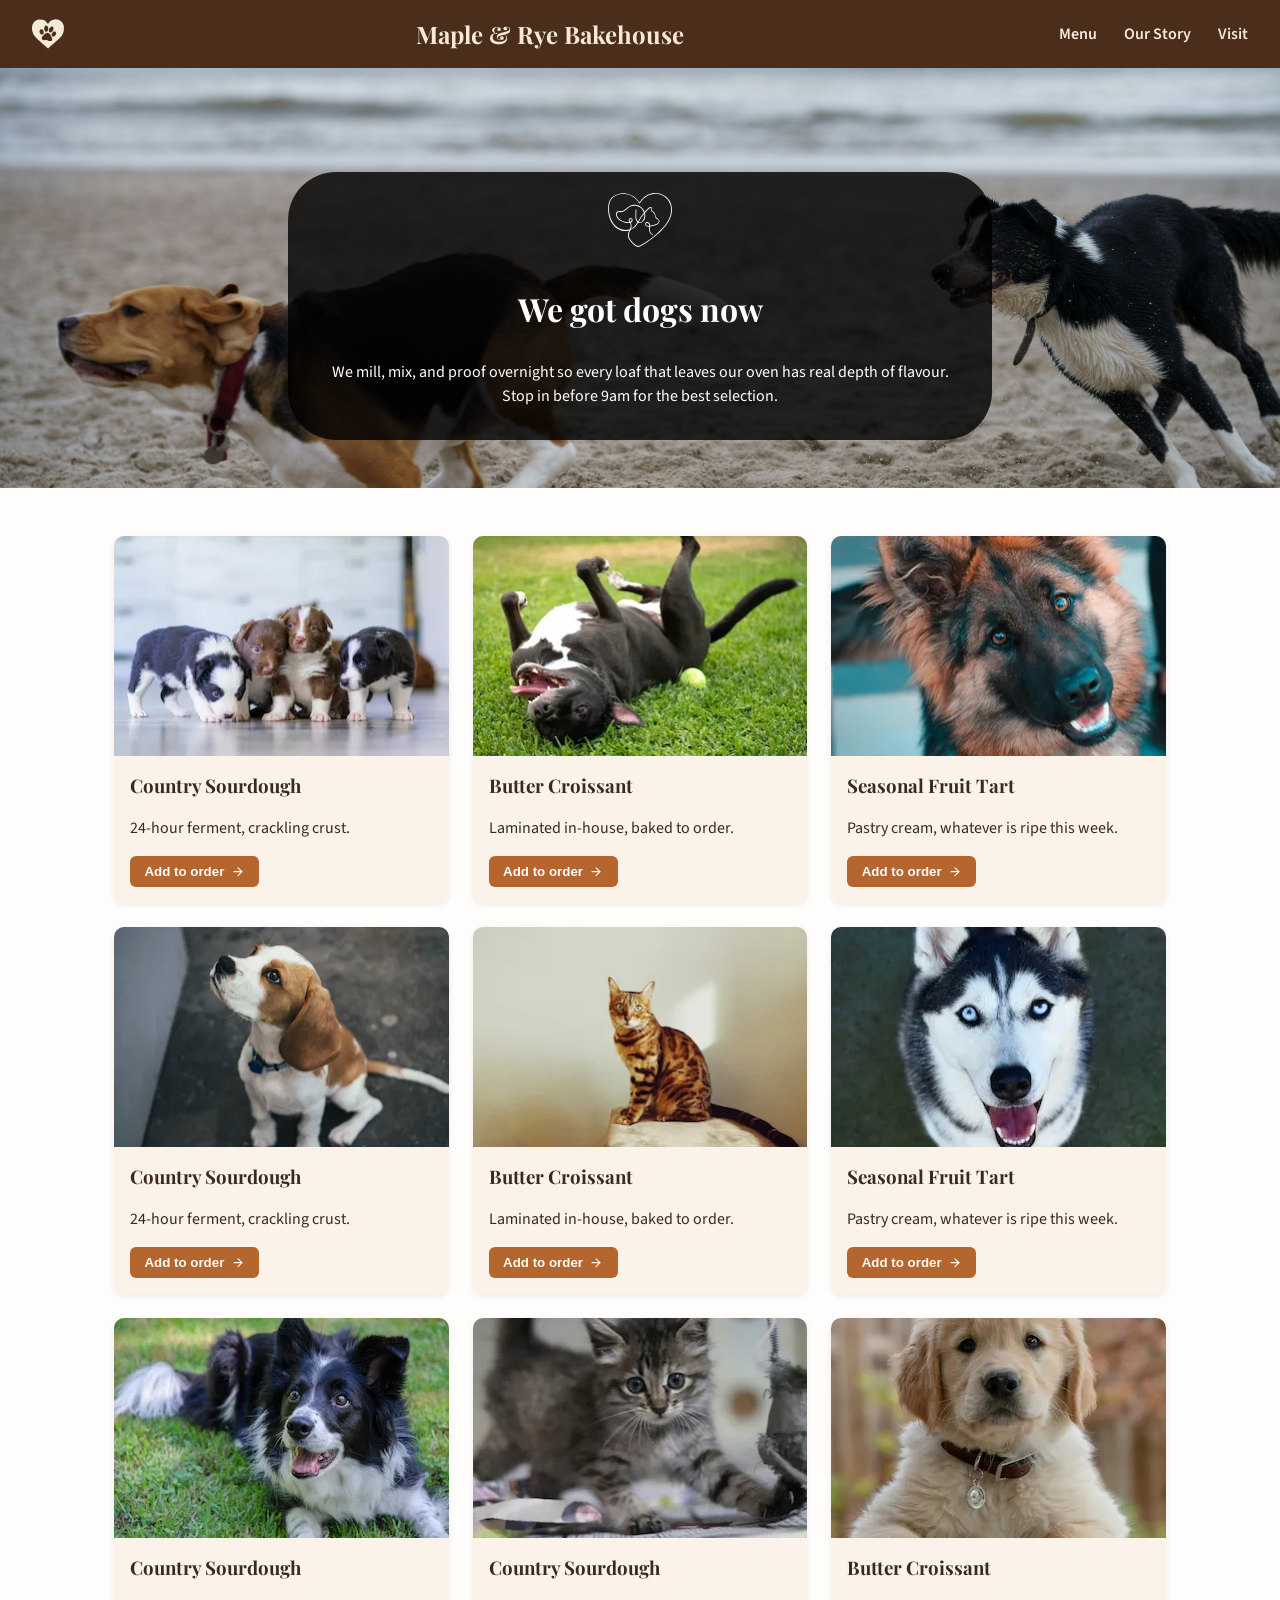
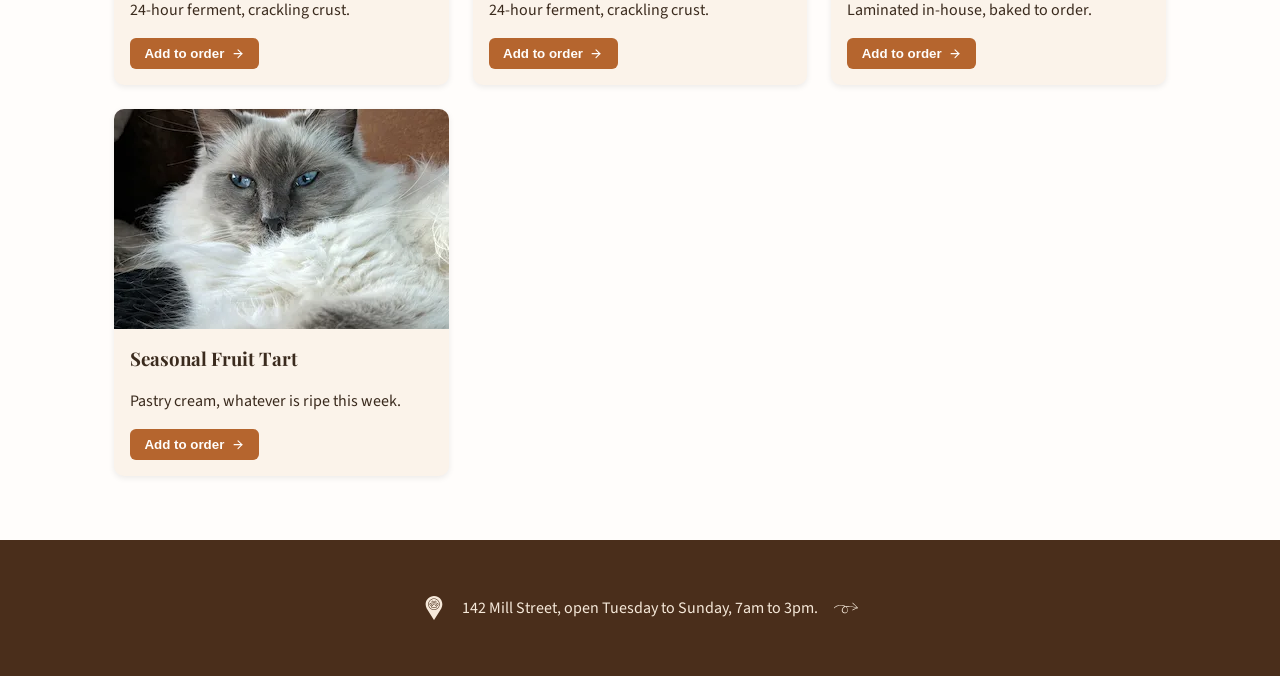
==== image-optimization/optimized/index.html @ 597cdaa4 "midway thru optimizing" ====
<!DOCTYPE html>
<html lang="en">

<!-- Starting file was alluded to but not provided so I just mutilated the starting file from the day 5 demo to hopefully fit the assignment parameters -->

<head>
  <meta charset="UTF-8">
  <meta name="viewport" content="width=device-width, initial-scale=1.0">
  <title>Maple &amp; Rye Bakehouse</title>

  <!-- I don't know where you got Source Sans Pro from, but it's not in Google Fonts anymore. I think the browser is just falling back to Arial. Replacing with Source Sans 3 for my optimization -->
  <link rel="preconnect" href="https://fonts.googleapis.com">
  <link rel="preconnect" href="https://fonts.gstatic.com" crossorigin>
  <link href="https://fonts.googleapis.com/css2?family=Playfair+Display:wght@700&family=Source+Sans+3:wght@400..600&display=swap" rel="stylesheet">

  <link rel="preload" href="img/hero.webp" as="image" type="image/webp">
  <link rel="stylesheet" href="css/styles.css">

  <script src="js/analytics.js" defer></script>
  <script src="js/main.js" defer></script>
</head>

<body>
  <svg xmlns="http://www.w3.org/2000/svg" width="0" height="0" style="position:absolute" aria-hidden="true">
    <symbol id="arrow-icon" viewBox="0 0 90 40">
      <path d="M88,21.1s0,0,0,0c0,0,0,0,0,0,0,0,0,0,0,0,.3,0,.6,0,.9,0,.4,0,.8-.3,1-.7.2-.4,0-.8-.2-1.1l-7.4-7.4c-2.5-2.5-4.9-4.9-7.4-7.4-1.4-1.4-2.8-2.8-4.2-4.2-.4-.4-1.1-.4-1.5,0-.4.4-.4,1.1,0,1.5,2.5,2.5,4.9,4.9,7.4,7.4s4.9,4.9,7.4,7.4l1.1,1.1c-5.5-1.5-11.1-2.7-16.8-3.5-3.1-.5-6.2-.8-9.3-1.1-2.8-.3-5.6-.4-8.5-.4-2.4,0-4.9.3-7.2.9-3.1-1.8-6.6-2.8-10-3.5-5.3-1-10.8-1.1-16.1-.1-5.2,1-10.2,3-14.3,6.4-1,.8-1.9,1.6-2.7,2.6-.4.4-.4,1.1,0,1.5.4.4,1.1.4,1.5,0,.9-.9,1.8-1.8,2.7-2.6.1,0,.2-.2.4-.3,0,0,0,0,.1,0,0,0,0,0,0,0,.3-.2.5-.4.8-.6.5-.3,1-.7,1.5-1,1.1-.6,2.1-1.2,3.3-1.7.1,0,.3-.1.4-.2,0,0,.1,0,.2,0,0,0,0,0,0,0,.3-.1.6-.2.9-.3.6-.2,1.2-.4,1.8-.6,1.2-.4,2.4-.7,3.7-.9.6-.1,1.2-.2,1.9-.3,0,0,.1,0,.2,0,0,0,0,0,0,0,0,0,0,0,0,0,.1,0,.3,0,.4,0,.3,0,.7,0,1,0,2.5-.2,5.1-.2,7.7,0,.3,0,.6,0,.8,0,.1,0,.3,0,.4,0,0,0,0,0,.1,0,.1,0,.2,0,.3,0,.6,0,1.2.2,1.9.3,1.4.3,2.8.6,4.1,1,.7.2,1.3.4,2,.7.2,0,.3.1.5.2,0,0,.2,0,.2,0,0,0,0,0,0,0,0,0,0,0,0,0,.3.1.7.3,1,.4-1.8.7-3.6,1.7-5.1,2.9-3.4,2.9-5.9,7.4-5.7,11.9,0,2.4.9,4.7,2.5,6.6,1.6,2,4.1,3.3,6.6,3.8,2.7.5,5.4,0,7.8-1.3,2.4-1.4,4.3-3.6,5.3-6.1,2-4.9.2-10.5-3.1-14.4-.8-1-1.8-1.9-2.8-2.6.3,0,.6-.1.9-.1,0,0,.1,0,.2,0,0,0,.2,0,.2,0,.2,0,.4,0,.5,0,2.7-.3,5.3-.2,8,0,2.9.2,5.8.5,8.8.8,1.3.2,2.9.4,4.3.6,1.5.2,2.9.5,4.4.8,3,.6,5.9,1.2,8.8,1.9.9.2,1.7.4,2.6.7-1.2.3-2.3.7-3.5,1.1-2.9,1.1-5.8,2.4-8.6,3.8-1.3.7-2.5,1.3-3.7,2.1-.5.3-.7.9-.4,1.4.3.5.9.7,1.4.4,2.3-1.4,4.7-2.6,7.2-3.7.7-.3,1.4-.6,2.1-.9.2,0,.3-.1.5-.2,0,0,.4-.2,0,0,0,0,.2,0,.3-.1.3-.1.7-.3,1-.4,1.4-.5,2.8-1,4.2-1.4.7-.2,1.4-.4,2.1-.5.2,0,.3,0,.5,0,0,0,.1,0,.2,0,0,0,0,0,0,0h0ZM44.8,17.1c.3.2.6.5.8.7.4.4.9.8,1.3,1.3.2.2.4.4.6.7,0,0,0,0,.1.1-.1-.2,0,0,0,0,0,.1.2.3.3.4.3.5.7,1,.9,1.5.1.3.3.5.4.8,0,.1.1.3.2.4,0,0,0,.1,0,.2,0,0,0,0,0,.1,0,0,0,0,0,0,.2.6.4,1.1.6,1.7,0,.3.1.5.2.8,0,.1,0,.3,0,.4,0,0,0,.1,0,.2,0,0,0,0,0,0,0,0,0,0,0,0,0,.6,0,1.2,0,1.7,0,.3,0,.5,0,.8,0,0,0,0,0,.1,0,0,0,0,0,.1,0,.2,0,.3,0,.5-.1.6-.3,1.2-.5,1.7,0,0,0,0,0,0,0,0,0,0,0,0,0,0,0,.1,0,.2,0,.1-.1.3-.2.4-.1.3-.3.5-.4.8-.2.3-.3.5-.5.8,0,0,0,0,0,.1,0,0,0,.1,0,0-.1.1-.2.3-.3.4-.4.5-.9.9-1.4,1.3,0,0,0,0-.1.1,0,0,0,0,0,0,0,0,0,0,0,0-.1,0-.2.2-.3.2-.3.2-.6.4-.9.5-.3.1-.5.3-.8.4,0,0-.1,0-.2,0,0,0,0,0,0,0-.2,0-.3.1-.5.2-.6.2-1.2.3-1.7.4,0,0,0,0,0,0,0,0-.1,0-.2,0-.1,0-.3,0-.4,0-.3,0-.6,0-.9,0-.1,0-.3,0-.4,0,0,0-.1,0-.2,0h0s0,0,0,0c-.3,0-.6,0-.9-.2-.3,0-.6-.1-.8-.2-.1,0-.3,0-.4-.1,0,0-.1,0-.2,0,0,0,0,0,0,0,0,0,0,0,0,0-.6-.2-1.1-.5-1.6-.8-.1,0-.2-.1-.3-.2,0,0-.2-.1-.2-.2-.2-.2-.5-.4-.7-.6-.2-.2-.4-.4-.6-.6,0,0-.2-.2-.3-.3,0,0-.1-.1-.2-.2,0,0,0,0,0,0,0,0,0,0,0,0-.3-.5-.6-.9-.9-1.5,0-.1-.1-.2-.2-.4,0,0,0,0,0,0,0,0,0-.1,0-.2,0-.2-.2-.5-.2-.7,0-.2-.1-.5-.2-.7,0-.1,0-.2,0-.4,0,0,0,0,0-.1,0,0,0,0,0,0,0-.5,0-1,0-1.5,0-.2,0-.5,0-.7,0,0,0-.3,0-.3,0-.1,0-.2,0-.4,0-.5.2-1,.4-1.5,0-.2.1-.5.2-.7,0-.1,0-.2.1-.3,0,0,0-.2,0-.2,0,0,0,0,0-.1.2-.5.4-1,.7-1.4.3-.5.5-.9.9-1.3,0-.1.2-.2.2-.3,0,0,0,0,0,0,0,0,0,0,.1-.1.2-.2.3-.4.5-.6.4-.4.7-.8,1.1-1.2.2-.2.4-.3.6-.5.1,0,.2-.2.3-.3,0,0,0,0,.1,0,0,0,0,0,0,0,.9-.7,2-1.3,3.1-1.8.1,0,.3-.1.4-.2,0,0,0,0,.1,0,0,0,.2,0,.2,0,.3-.1.6-.2.9-.3.3-.1.7-.2,1-.3.4.2.7.5,1.1.7.1,0,.3.2.4.3,0,0,0,0,0,0,0,0,0,0,0,0,0,0,.1.1.2.2h0ZM88,21.1c0,0,0,0-.1,0,0,0,0,0,0,0,0,0,0,0,0,0h0Z" />
    </symbol>
    <symbol id="heart-paw-icon" viewBox="0 0 90 82.5">
      <path d="M89,16.6c-1.9-6.4-5.7-11-11.6-14.1C73,.3,68.4-.4,63.6.2c-2.3.3-4.6,1-6.8,2-4.1,1.9-7.4,4.8-10,8.3-.6.9-1.2,1.7-1.9,2.6h-.1c-1.3-2.2-2.6-4.1-4.4-5.7-2.2-2.2-4.8-4.1-7.5-5.2C28.7.3,24.4-.2,20,.3c-2.3.3-4.5.9-6.5,1.9C5.2,6,.3,14,0,22.8c0,2.2,0,4.4.3,6.7.1,1.9.4,3.6,1,5.5,1.2,4.5,3.2,8.6,6,12.2,2.2,2.9,4.8,5.7,7.5,8.1,3.6,3.3,7.3,6.5,11,9.9,6.5,5.7,12.9,11.3,19.2,17.1h.1c.1.1.1,0,.1,0,4.4-4.1,8.7-8.1,13.2-12,4.4-3.8,8.6-7.5,12.9-11.3,3-2.8,6.1-5.5,8.9-8.6,2.5-2.8,4.6-5.8,6.2-9.1,1.9-3.8,2.8-7.8,3.2-11.9.1-1.7.1-3.6.3-5.5-.1-2.8-.4-5.1-1-7.3ZM53.1,21.4c3.5-2.3,7-.3,7.3,3.8v2c-.6,3.8-2.5,6.4-5.2,8.4-1.6,1.2-3.2,1.6-5.1.7s-2.6-2.5-2.8-4.5c0-4.5,2-8,5.8-10.5ZM36.9,18.8c1.9-1.7,3.9-1.9,5.8-.1,2.3,2,3,4.8,3,7.7s-.1,1.3-.1,1.9c-.3,2.2-1,4.2-2.8,5.7-1.7,1.3-3.6,1.3-5.4-.1-4.1-3.3-4.4-11.3-.6-15ZM24,41c-2.5-2.9-3.6-6.2-2.3-10,1.2-3.2,4.4-4.4,7.3-2.5s4.4,5.5,3.9,9.7c-.3,1.9-1,3.8-3.2,4.5-2.3.7-4.2,0-5.7-1.7ZM53.4,61c-1.6.3-3.3.3-4.8-.1-1.9-.4-3.8-1.3-5.5-2-2.5-1.2-4.8-1.5-7.4-.6-1.2.4-2.3.4-3.3.6-4.4-.7-6.4-4.9-4.2-9,2.5-4.5,5.8-8.1,10.2-10.7s7.1-2.2,10.7,1.5,6,8.3,7.4,13.4c.3,1,.3,2,.4,3-.3,2.2-1.5,3.8-3.5,4.1ZM61.4,48.4c-2.6.9-5.4-.7-6-3.6-.6-3.2.4-6,2.6-8.1,1-1,2.2-1.9,3.5-2.3,2.9-1.2,5.4.3,6.1,3.3.1.7.1,1.5.3,2.2-.1,3.3-3,7.4-6.5,8.6Z" />
    </symbol>
    <symbol id="location-marker-icon" viewBox="0 0 62.7 90">
      <path d="M31.3,0C14,0,0,14,0,31.3c0,5.3,1.4,10.6,4,15.2,0,0,0,.1,0,.2l26.5,42.8c.3.5.9.6,1.4.3.1,0,.2-.2.3-.3l26.5-42.8c0,0,0-.1,0-.2,8.4-15.1,3-34.2-12.1-42.6C41.9,1.4,36.7,0,31.3,0ZM31.3,52.6c-11.9,0-21.5-9.6-21.5-21.5S19.4,9.5,31.3,9.5s21.5,9.6,21.5,21.5c0,11.9-9.6,21.5-21.5,21.5Z" />
      <path d="M31.3,11.5c-10.8,0-19.6,8.8-19.6,19.6s8.8,19.6,19.6,19.6,19.6-8.8,19.6-19.6c0-10.8-8.8-19.6-19.6-19.6ZM32.7,22c.5-2.8,2.5-4.8,4.6-4.4,1.1.2,2,1,2.5,2.1.5,1.1.6,2.4.4,3.6-.5,2.6-2.2,4.5-4.1,4.5-.2,0-.3,0-.5,0-1.1-.2-2-1-2.5-2.1-.5-1.1-.6-2.4-.4-3.6ZM22.9,19.7c.4-1.1,1.3-1.9,2.5-2.1,2.1-.4,4.1,1.6,4.6,4.4.2,1.2.1,2.5-.4,3.6-.4,1.1-1.3,1.9-2.5,2.1-.2,0-.3,0-.5,0-1.9,0-3.6-1.9-4.1-4.5-.2-1.2-.1-2.5.4-3.6ZM19.4,36.7c-.2,0-.3,0-.5,0-1.9,0-3.6-1.8-4.1-4.5,0-.4-.1-.8-.1-1.2,0-.8.2-1.6.5-2.4.4-1.1,1.3-1.9,2.5-2.1,2.1-.4,4.1,1.6,4.6,4.4s-.7,5.4-2.8,5.8ZM41.2,42.3c-.8,1.4-2.2,2.3-3.8,2.3-1.2,0-2.4-.4-3.4-1-.8-.5-1.7-.7-2.6-.8-.9,0-1.8.4-2.6.8-1,.6-2.2.9-3.4,1-1.3,0-2.5-.6-3.3-1.6-.8-.9-1.2-2.2-1-3.4.2-1.1.8-2.1,1.5-2.9.5-.6,1.1-1.2,1.7-1.7.6-.6,1.2-1.3,1.8-1.9.4-.4.7-.9,1-1.3.6-1,1.4-1.9,2.4-2.6,1.9-1.3,4.1-.7,5.7,1.7,1.4,1.9,2.6,3.6,3.8,5.1.1.2.3.4.5.5,1.2,1.4,3,3.5,1.7,5.8ZM46.3,35.5c-.6.8-1.6,1.2-2.6,1.3-.2,0-.3,0-.5,0-2.1-.4-3.3-2.9-2.8-5.8s2.5-4.8,4.6-4.4c1.1.2,2,1,2.5,2.1.9,2.3.5,5-1.2,6.8Z" />
      <path d="M19.1,34.8c-.8.1-2-1-2.4-2.8-.2-.8,0-1.7.2-2.5.1-.3.5-.9,1-1,.8-.2,2,1,2.3,2.8s-.4,3.3-1.2,3.5Z" />
      <path d="M46,31c0,.3,0,.6,0,.9-.3,1.9-1.5,3-2.4,2.8-.8-.1-1.6-1.6-1.2-3.5.3-1.8,1.4-2.9,2.2-2.9,0,0,.1,0,.2,0,.5,0,.9.7,1,1,.2.5.3,1,.3,1.6Z" />
      <path d="M38.2,23c-.3,1.9-1.5,3-2.3,2.8-.5-.1-.8-.5-1-1-.3-.8-.4-1.7-.2-2.5.3-1.8,1.4-2.9,2.2-2.9,0,0,.1,0,.2,0,.5.1.8.5,1,1,.3.8.4,1.7.2,2.5Z" />
      <path d="M27.8,24.8c-.2.5-.5.8-1,1-.9.1-2-1-2.3-2.8-.2-.8,0-1.7.2-2.5.2-.5.5-.8,1-1,0,0,.1,0,.2,0,.8,0,1.9,1.1,2.2,2.9.2.8,0,1.7-.2,2.5Z" />
      <path d="M39.7,40.6c0,.3,0,.5-.2.8-.4.8-1.2,1.3-2.1,1.3-.9,0-1.8-.4-2.6-.8-1.1-.6-2.2-.9-3.4-1-1.2,0-2.4.4-3.4,1-.8.4-1.7.7-2.6.8-.7,0-1.4-.3-1.8-.9-.4-.5-.6-1.1-.5-1.8.2-.7.5-1.4,1.1-1.9.5-.6,1.1-1.1,1.6-1.7.6-.6,1.3-1.3,1.9-2,.4-.5.8-1,1.2-1.5.5-.8,1.1-1.5,1.9-2.1.4-.3,1.5-1,3,1.2,1.4,2,2.6,3.6,3.9,5.2.1.2.3.4.5.6.9,1.1,1.7,2,1.7,2.8Z" />
    </symbol>
    <symbol id="paws-heart-logo" viewBox="0 0 90 76.5">
      <defs>
        <style>
          .st0 {
            fill: none;
          }

          .st1 {
            fill-rule: evenodd;
          }

          .st2 {
            clip-path: url(#clippath);
          }
        </style>
        <clipPath id="clippath">
          <rect class="st0" x="0" width="90" height="76.5" />
        </clipPath>
      </defs>
      <g class="st2">
        <path class="st1" d="M44.3,13.5c3.7-6.1,9.7-10.7,16.6-12.4,4.8-1.2,10-.8,14.6,1,4.5,1.8,8.5,5,11.1,9.1,2.8,4.6,3.7,10.2,3.2,15.6-1.2,11.5-8.4,20.6-16.6,28.2-4,3.7-8.1,7.1-12.4,10.4-4.1,3.1-8.3,6-12.7,8.5-1.3.7-2.5,1.5-4,2-2.8.8-5.2-.8-7.3-2.5-2-1.8-4-3.7-5.6-5.8-1.6-2-2.8-4.3-3.1-6.9-.3-2.8.7-5.3,1.8-7.8-.3.1-.7.2-1,.3-4.9,1.2-10.1.3-14.5-2.1-7-3.9-11.4-11.1-13.2-18.8C.3,28.1,0,23.7.3,19.4c.3-4.1,1.3-8.2,3.9-11.4,2.4-3,5.9-5,9.6-6.1,4.1-1.3,8.5-1.5,12.7-.7,7.4,1.4,13.9,6,17.8,12.4h0ZM30.7,42.3c-1.6.4-3.2.2-4.8,0-3.6-.5-7.2-1.8-10.1-4-1.8-1.4-3.4-3.3-4.2-5.6-.6-1.9-.7-4.4.9-5.9,1-.9,2.3-1.1,3.5-1.1,1.3,0,2.6.3,3.9,0,.4-.1.7-.2,1.1-.4,1.9-.8,3.5-2.3,5-3.7,1.8-1.6,3.6-3,5.9-3.8,2.1-.8,4.3-1.1,6.6-.9,2.8.2,5.6,1.2,7.8,2.9,1.7,1.3,3,2.9,4.1,4.7.3.6.6,1.2.8,1.8,0,.2.1.4.2.6,0,0,0,0,0,0,1.6-1.8,3.3-3.5,5.1-5.1.8-.7,1.6-1.5,2.6-1.8,1-.3,2.4,0,2.9,1,.3.6.3,1.2,0,1.7-.2.4-.4.8-.6,1.2-.4.8-.2.8.5,1.2.4.3.9.5,1.3.8,1.2.9,2.3,2.1,3,3.5.7,1.5.4,3.3,1.2,4.7.8,1.3,2.2,1.8,3.4,2.6,1.4.9,1.9,2.5,1.4,4.1-.8,2.5-2.9,4-5.3,4.8-1,.4-2.1.6-3.2.9-1.6.4-3.1.8-4.7,1,0,.3,0,.6,0,.9-.1,1.1-.3,2.2-.2,3.4.2,2.8,1.8,5.4,4.2,6.7.7.4,0,1.4-.6,1-3.4-2-5.1-5.5-4.8-9.5,0-.8.2-1.6.3-2.3-.2,0-.4,0-.5,0-.5,0-1,0-1.4,0-1.3-.2-2.5-.8-3.2-2-.9-1.4-.7-3.4.8-4.3,1.5-.8,3.5-.2,4.5,1.2.8,1.1,1.1,2.4,1.1,3.7.7-.1,1.5-.3,2.2-.5,1.5-.3,2.9-.7,4.4-1.1,1.1-.3,2-.7,3-1.3.9-.5,1.3-.9,1.9-1.8.7-1.2,1.1-2.9-.2-3.9-1.2-.8-2.5-1.3-3.4-2.4-.6-.7-1-1.6-1.1-2.5-.1-.7,0-1.4-.3-2.1-.4-1.5-1.7-2.8-2.8-3.7l-.4-.3-1.6-.9c-.6-.5-.7-1.2-.5-2,.2-.6,1-1.5.8-2.1-.3-.8-1.4-.7-2-.4-.9.5-1.7,1.3-2.4,2-.8.7-1.5,1.5-2.3,2.2-.9.9-1.7,1.8-2.6,2.8,0,0,0,.2,0,.3,0,.3.1.6.2.8.2.9.3,1.8.3,2.7,0,2.6-.6,5.2-2.2,7.3-1.4,1.9-3.6,3.5-6.1,3.1-.6,0-1.1-.3-1.7-.5-1.7,2.8-3.6,5.5-6.2,7.6-1.4,1.2-3,2.1-4.7,2.7-.6,1.3-1.2,2.6-1.6,3.9-.8,2.4-.8,4.9.3,7.3,1.5,3.3,4.4,6.1,7,8.5.9.8,1.9,1.7,3,2.2,2.9,1.5,4.8,0,7.3-1.4,7.4-4.3,14.3-9.5,20.7-15,7.8-6.8,15.8-14.7,19-24.8,1.6-4.9,2-10.2.8-15.2-1.1-4.7-3.8-8.8-7.6-11.7-3.6-2.8-8.1-4.4-12.7-4.7-4.6-.2-9.2,1.1-13.2,3.4-4,2.4-7.4,5.9-9.7,10-.2.4-.8.4-1,0-2.8-5-7.2-9-12.4-11.2-4-1.7-8.4-2.2-12.7-1.8-5.8.7-12,3.4-14.9,8.8-2,3.6-2.4,8-2.4,12.1,0,6.4,1.5,13,4.9,18.5,4,6.5,11,11.3,18.8,11.1,1.9,0,3.8-.4,5.5-1,1-2.3,1.9-5,1-7.5-.2-.6-.6-1.2-.9-1.7h0ZM31.8,42c.5.8.9,1.6,1.1,2.5.3,1.3.2,2.7,0,4-.2.8-.4,1.6-.7,2.4,1.3-.6,2.5-1.4,3.6-2.3,2.3-2,4.1-4.5,5.6-7.1-.9-.8-1.6-1.8-2-2.9-1-2.5-.7-5-.7-7.5,0-1.1,0-2.2,0-3.4,0-1.2,0-2.5.2-3.7.2-.8,1.3-.4,1.1.3-.2,1-.2,2.2-.2,3.2,0,1,0,2,0,3.1,0,2.4-.2,4.8.5,7.1.3,1,.9,2.1,1.7,2.8.2-.4.5-.8.7-1.2,2.4-4,4.9-7.7,7.8-11.2-.9-3.1-2.9-6-5.7-7.8-3.9-2.5-9.2-2.9-13.4-.9-.6.3-1.1.6-1.6.9-.7.4-1.3.9-1.9,1.4-2.3,1.9-4.7,4.4-7.7,5.3-1.1.3-2.2.2-3.4.2-.9,0-1.9-.2-2.7.2-.3.1-.6.3-.8.5-1.3,1.3-1,3.7-.3,5.2,1.8,4.1,6.2,6.6,10.4,7.7,1.8.5,4.7.9,6.7.6-.2-.3-.3-.6-.5-.9-.4-1-.6-2.2-.2-3.3.4-1,1.3-1.8,2.5-1.8,1.2.1,2.2,1,2.6,2.1.4,1.2-.1,2.5-.9,3.4-.5.5-1,.9-1.6,1.2h0ZM31.2,40.9c.8-.3,1.5-.9,1.9-1.7.3-.6.3-1.3,0-1.9-.2-.3-.5-.6-.9-.8-.9-.4-1.6.4-1.8,1.2-.2,1.1.3,2.2.9,3.1h0ZM42.9,41c.4.2.8.3,1.2.4,2.3.3,4.3-1.5,5.4-3.3,1.2-1.9,1.6-4.3,1.6-6.5,0-.8-.1-1.5-.3-2.2-1.5,1.8-2.9,3.7-4.2,5.6-1.3,2-2.5,4-3.7,6h0ZM58,46.5c0-.9,0-1.7-.5-2.5-.4-.8-1-1.4-1.8-1.6-.6-.2-1.4-.1-1.9.4-1.1,1.1,0,2.9,1.2,3.4.9.4,2,.5,3,.3h0Z" />
      </g>
    </symbol>
  </svg>
  <header>
    <svg class="icon" width="32" height="32" aria-label="Maple and Rye Bakehouse Logo">
      <use href="#heart-paw-icon"></use>
    </svg>
    <h1>Maple &amp; Rye Bakehouse</h1>
    <nav>
      <a href="#products">Menu</a>
      <a href="#about">Our Story</a>
      <a href="#visit">Visit</a>
    </nav>
  </header>

  <div class="hero" fetchpriority="high">
    <section class="intro" id="about">
      <svg class="icon" width="64" height="64" aria-label="Maple and Rye Bakehouse Logo">
        <use href="#paws-heart-logo"></use>
      </svg>
      <h2>We got dogs now</h2>
      <p>We mill, mix, and proof overnight so every loaf that leaves our oven has real depth of flavour. Stop in before 9am for the best selection.</p>
    </section>
  </div>

  <section class="products" id="products">
    <div class="product-card">
      <img width="220" height="335" src="img/image-1.webp" srcset="img/image-1.webp 1x, img/image-1@2x.webp 2x" alt="Four puppies">
      <div class="caption">
        <h3>Country Sourdough</h3>
        <p>24-hour ferment, crackling crust.</p>
        <button class="order-btn">
          Add to order
          <svg class="btn-arrow" width="14" height="14" viewBox="0 0 24 24" fill="none" stroke="currentColor" stroke-width="2" stroke-linecap="round" stroke-linejoin="round" aria-hidden="true" focusable="false">
            <line x1="5" y1="12" x2="19" y2="12"></line>
            <polyline points="12 5 19 12 12 19"></polyline>
          </svg>
        </button>
      </div>
    </div>
    <div class="product-card">
      <img width="220" height="335" src="img/image-2.webp" srcset="img/image-2.webp 1x, img/image-2@2x.webp 2x" alt="Dog rolling in grass with tennis ball">
      <div class="caption">
        <h3>Butter Croissant</h3>
        <p>Laminated in-house, baked to order.</p>
        <button class="order-btn">
          Add to order
          <svg class="btn-arrow" width="14" height="14" viewBox="0 0 24 24" fill="none" stroke="currentColor" stroke-width="2" stroke-linecap="round" stroke-linejoin="round" aria-hidden="true" focusable="false">
            <line x1="5" y1="12" x2="19" y2="12"></line>
            <polyline points="12 5 19 12 12 19"></polyline>
          </svg>
        </button>
      </div>
    </div>
    <div class="product-card">
      <img width="220" height="335" src="img/image-3.webp" srcset="img/image-3.webp 1x, img/image-3@2x.webp 2x" alt="Dog tilting head at camera">
      <div class="caption">
        <h3>Seasonal Fruit Tart</h3>
        <p>Pastry cream, whatever is ripe this week.</p>
        <button class="order-btn">
          Add to order
          <svg class="btn-arrow" width="14" height="14" viewBox="0 0 24 24" fill="none" stroke="currentColor" stroke-width="2" stroke-linecap="round" stroke-linejoin="round" aria-hidden="true" focusable="false">
            <line x1="5" y1="12" x2="19" y2="12"></line>
            <polyline points="12 5 19 12 12 19"></polyline>
          </svg>
        </button>
      </div>
    </div>
    <div class="product-card">
      <img loading="lazy" width="220" height="335" src="img/image-4.webp" srcset="img/image-4.webp 1x, img/image-4@2x.webp 2x" alt="Dog sitting and looking past camera">
      <div class="caption">
        <h3>Country Sourdough</h3>
        <p>24-hour ferment, crackling crust.</p>
        <button class="order-btn">
          Add to order
          <svg class="btn-arrow" width="14" height="14" viewBox="0 0 24 24" fill="none" stroke="currentColor" stroke-width="2" stroke-linecap="round" stroke-linejoin="round" aria-hidden="true" focusable="false">
            <line x1="5" y1="12" x2="19" y2="12"></line>
            <polyline points="12 5 19 12 12 19"></polyline>
          </svg>
        </button>
      </div>
    </div>
    <div class="product-card">
      <img loading="lazy" width="220" height="335" src="img/image-5.webp" srcset="img/image-5.webp 1x, img/image-5@2x.webp 2x" alt="Cat staring at camera">
      <div class="caption">
        <h3>Butter Croissant</h3>
        <p>Laminated in-house, baked to order.</p>
        <button class="order-btn">
          Add to order
          <svg class="btn-arrow" width="14" height="14" viewBox="0 0 24 24" fill="none" stroke="currentColor" stroke-width="2" stroke-linecap="round" stroke-linejoin="round" aria-hidden="true" focusable="false">
            <line x1="5" y1="12" x2="19" y2="12"></line>
            <polyline points="12 5 19 12 12 19"></polyline>
          </svg>
        </button>
      </div>
    </div>
    <div class="product-card">
      <img loading="lazy" width="220" height="335" src="img/image-6.webp" srcset="img/image-6.webp 1x, img/image-6@2x.webp 2x" alt="Husky staring at camera">
      <div class="caption">
        <h3>Seasonal Fruit Tart</h3>
        <p>Pastry cream, whatever is ripe this week.</p>
        <button class="order-btn">
          Add to order
          <svg class="btn-arrow" width="14" height="14" viewBox="0 0 24 24" fill="none" stroke="currentColor" stroke-width="2" stroke-linecap="round" stroke-linejoin="round" aria-hidden="true" focusable="false">
            <line x1="5" y1="12" x2="19" y2="12"></line>
            <polyline points="12 5 19 12 12 19"></polyline>
          </svg>
        </button>
      </div>
    </div>
    <div class="product-card">
      <img loading="lazy" width="220" height="335" src="img/image-7.webp" srcset="img/image-7.webp 1x, img/image-7@2x.webp 2x" alt="Dog laying in grass and panting">
      <div class="caption">
        <h3>Country Sourdough</h3>
        <p>24-hour ferment, crackling crust.</p>
        <button class="order-btn">
          Add to order
          <svg class="btn-arrow" width="14" height="14" viewBox="0 0 24 24" fill="none" stroke="currentColor" stroke-width="2" stroke-linecap="round" stroke-linejoin="round" aria-hidden="true" focusable="false">
            <line x1="5" y1="12" x2="19" y2="12"></line>
            <polyline points="12 5 19 12 12 19"></polyline>
          </svg>
        </button>
      </div>
    </div>
    <div class="product-card">
      <img loading="lazy" width="220" height="335" src="img/image-8.webp" srcset="img/image-8.webp 1x, img/image-8@2x.webp 2x" alt="Kitten looking into camera">
      <div class="caption">
        <h3>Country Sourdough</h3>
        <p>24-hour ferment, crackling crust.</p>
        <button class="order-btn">
          Add to order
          <svg class="btn-arrow" width="14" height="14" viewBox="0 0 24 24" fill="none" stroke="currentColor" stroke-width="2" stroke-linecap="round" stroke-linejoin="round" aria-hidden="true" focusable="false">
            <line x1="5" y1="12" x2="19" y2="12"></line>
            <polyline points="12 5 19 12 12 19"></polyline>
          </svg>
        </button>
      </div>
    </div>
    <div class="product-card">
      <img loading="lazy" width="220" height="335" src="img/image-9.webp" srcset="img/image-9.webp 1x, img/image-9@2x.webp 2x" alt="Dog sitting at table like people">
      <div class="caption">
        <h3>Butter Croissant</h3>
        <p>Laminated in-house, baked to order.</p>
        <button class="order-btn">
          Add to order
          <svg class="btn-arrow" width="14" height="14" viewBox="0 0 24 24" fill="none" stroke="currentColor" stroke-width="2" stroke-linecap="round" stroke-linejoin="round" aria-hidden="true" focusable="false">
            <line x1="5" y1="12" x2="19" y2="12"></line>
            <polyline points="12 5 19 12 12 19"></polyline>
          </svg>
        </button>
      </div>
    </div>
    <div class="product-card">
      <img loading="lazy" width="220" height="335" src="img/image-10.webp" srcset="img/image-10.webp 1x, img/image-10@2x.webp 2x" alt="Very fluffy cat">
      <div class="caption">
        <h3>Seasonal Fruit Tart</h3>
        <p>Pastry cream, whatever is ripe this week.</p>
        <button class="order-btn">
          Add to order
          <svg class="btn-arrow" width="14" height="14" viewBox="0 0 24 24" fill="none" stroke="currentColor" stroke-width="2" stroke-linecap="round" stroke-linejoin="round" aria-hidden="true" focusable="false">
            <line x1="5" y1="12" x2="19" y2="12"></line>
            <polyline points="12 5 19 12 12 19"></polyline>
          </svg>
        </button>
      </div>
    </div>
  </section>

  <footer id="visit">
    <svg class="icon" width="24" height="24" aria-label="Location">
      <use href="#location-marker-icon"></use>
    </svg>
    <p>142 Mill Street, open Tuesday to Sunday, 7am to 3pm.</p>
    <svg class="icon" width="24" height="72" aria-label="Go">
      <use href="#arrow-icon"></use>
    </svg>
  </footer>
</body>

</html>
---- image-optimization/optimized/css/styles.css ----
/* Maple & Rye Bakehouse -- main stylesheet */

* {
  box-sizing: border-box;
}

body {
  margin: 0;
  font-family: 'Source Sans 3', Arial, sans-serif;
  color: #3A2A1D;
  background: #FFFDFB;
  line-height: 1.5;
}

header {
  background: #4A2E1B;
  color: #F6E9DA;
  padding: 1rem 2rem;
  display: flex;
  justify-content: space-between;
  align-items: center;
}

header h1 {
  font-family: 'Playfair Display', Georgia, serif;
  font-size: 1.5rem;
  margin: 0;
}

nav a {
  color: #F6E9DA;
  text-decoration: none;
  margin-left: 1.5rem;
  font-weight: 600;
}

.hero {
  overflow: hidden;
  background-image: url("../Originals/image-11.jpg");
  background-position: center;
  background-size: cover;
  width: 100%;
  height: 420px;
  display: flex;
  flex-direction: column;
  justify-content: end;
  align-items: center;
  color: white;
  margin-bottom: 3rem;
}

.hero .intro {
  background-color: #000c;
  padding: 1rem 2rem;
  border-radius: 3rem;

}

.hero p {
  margin-top: 0;
  max-width: 80ch;
}

.intro {
  max-width: 720px;
  margin: 3rem auto;
  padding: 0 1.5rem;
  text-align: center;
}

.intro h2 {
  font-family: 'Playfair Display', Georgia, serif;
  font-size: 2rem;
}

.products {
  display: grid;
  grid-template-columns: repeat(3, 1fr);
  gap: 1.5rem;
  max-width: 1100px;
  margin: 0 auto 4rem;
  padding: 0 1.5rem;
}

.product-card {
  background: #FBF3EA;
  border-radius: 10px;
  overflow: hidden;
  box-shadow: 0 2px 6px rgba(0, 0, 0, 0.08);
}

.product-card img {
  width: 100%;
  height: 220px;
  object-fit: cover;
  display: block;
}

.product-card .caption {
  padding: 1rem;
}

.product-card h3 {
  margin: 0 0 0.25rem;
  font-family: 'Playfair Display', Georgia, serif;
}

footer {
  background: #4A2E1B;
  color: #F6E9DA;
  text-align: center;
  padding: 2rem;
  display: flex;
  justify-content: center;
  align-items: center;
  gap: 1rem;
}

.order-btn {
  display: inline-flex;
  align-items: center;
  gap: 0.4rem;
  background: #B5652E;
  color: #FFFDFB;
  border: none;
  border-radius: 6px;
  padding: 0.5rem 0.9rem;
  font-family: 'Source Sans Pro', Arial, sans-serif;
  font-weight: 600;
  cursor: pointer;
  width: fit-content;
}

.btn-arrow {
  flex-shrink: 0;
  max-height: 1em;
  max-width: 100%;
}

svg.icon {
  fill: currentColor;
}

/* ---- print styles, bundled in with everything else ---- */
@media print {

  header,
  nav,
  footer {
    display: none;
  }

  body {
    color: #000;
    background: #fff;
  }

  .products {
    grid-template-columns: 1fr;
  }
}
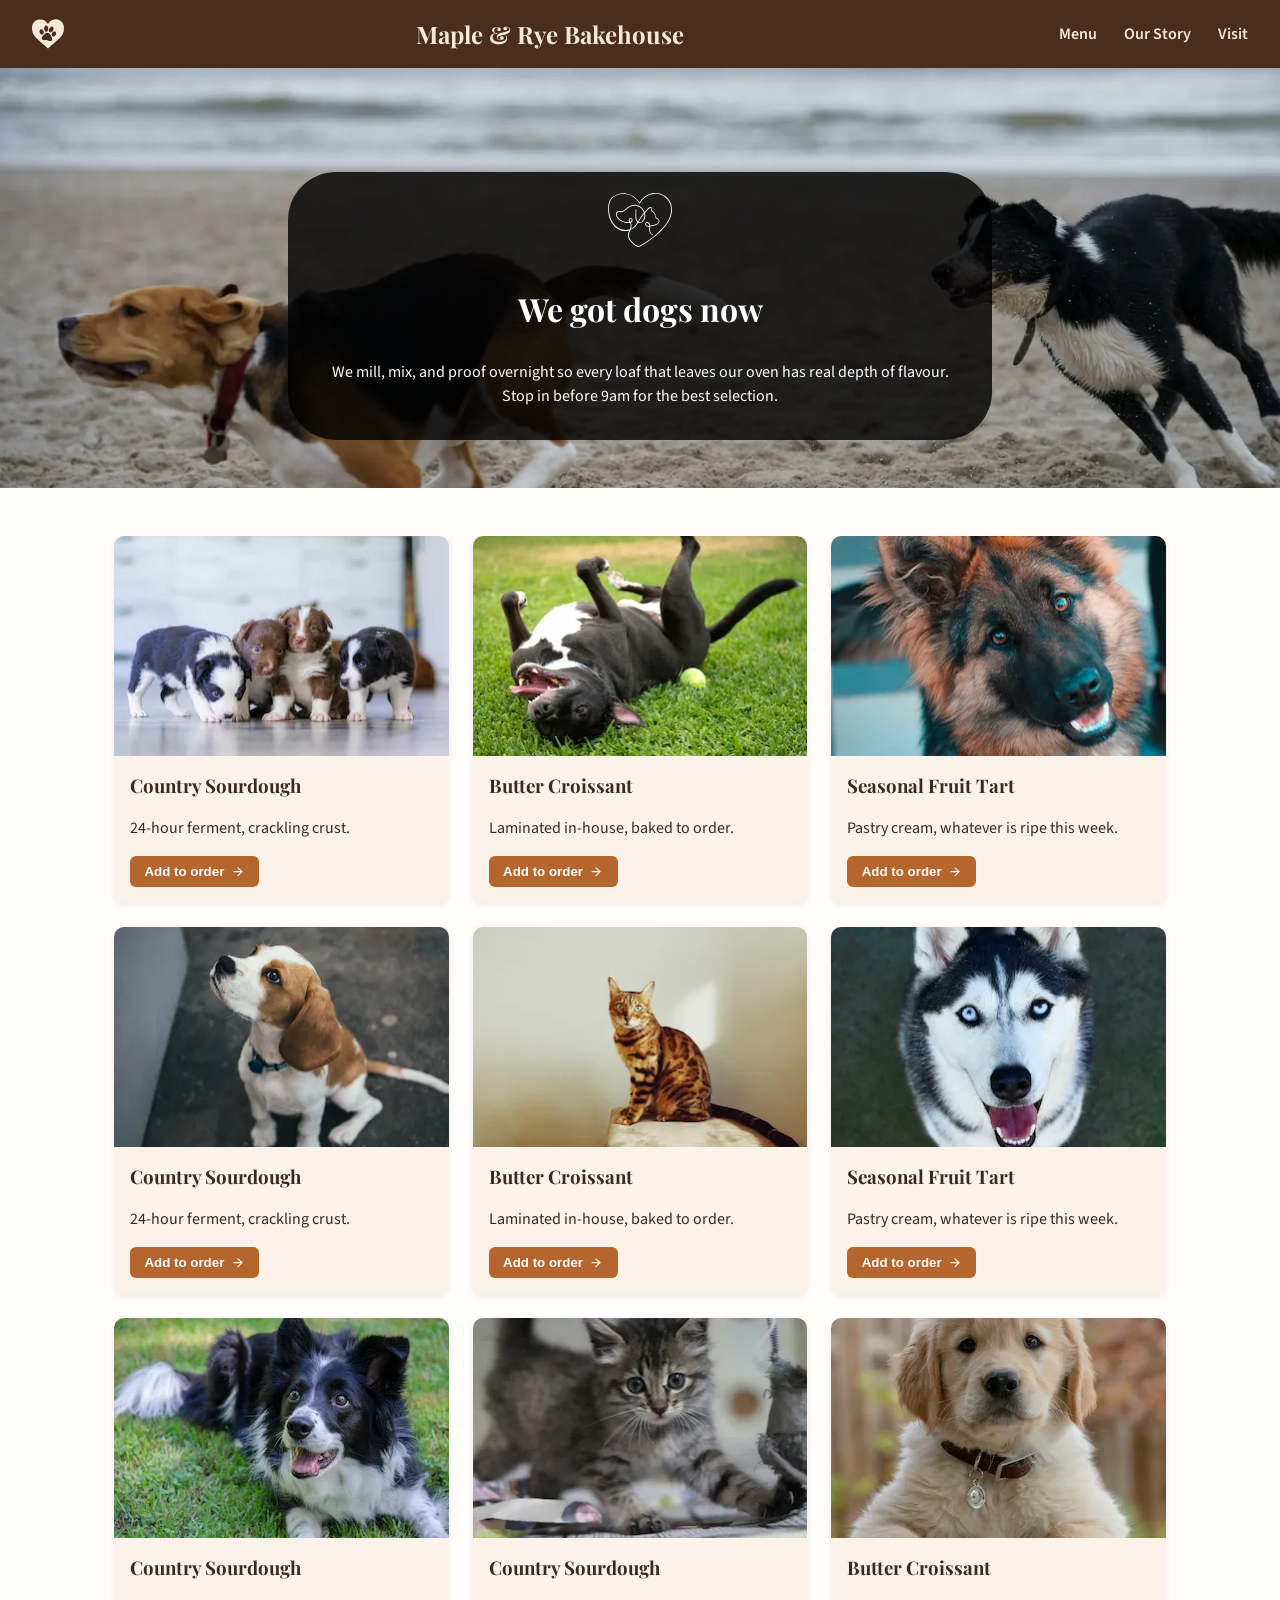
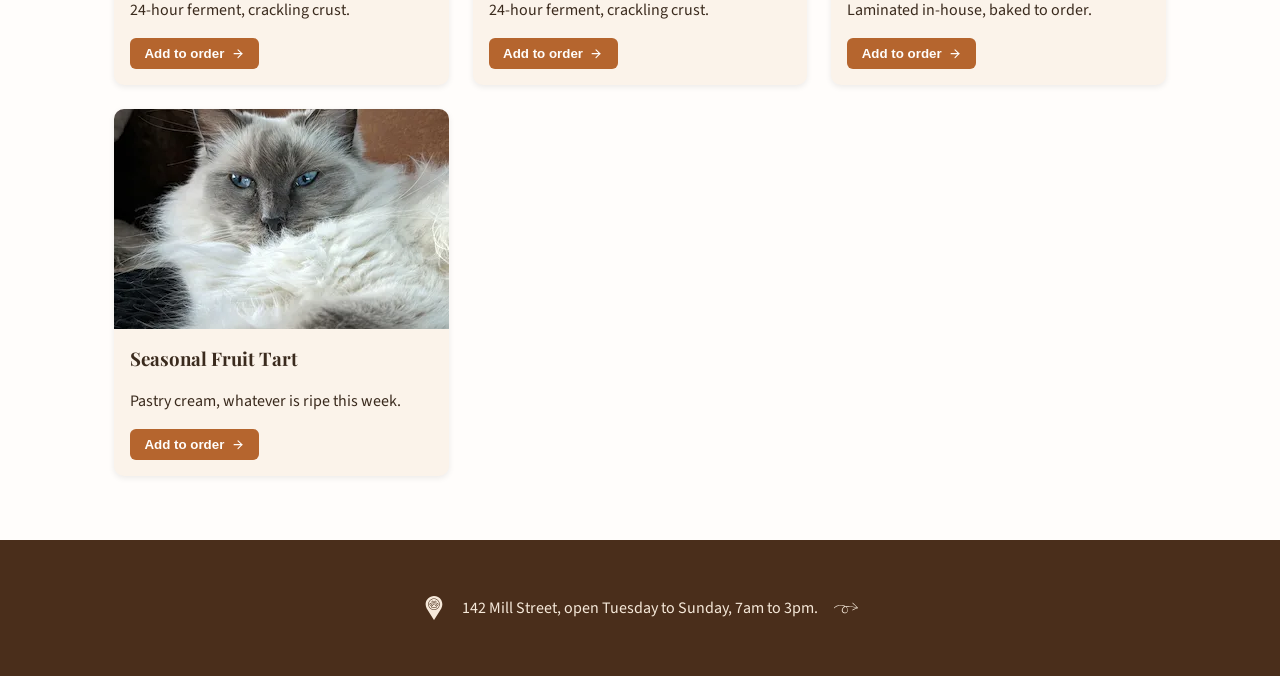
==== commit b7d116e9: "responsive background" ====
--- a/image-optimization/optimized/index.html
+++ b/image-optimization/optimized/index.html
@@ -13,7 +13,7 @@
   <link rel="preconnect" href="https://fonts.gstatic.com" crossorigin>
   <link href="https://fonts.googleapis.com/css2?family=Playfair+Display:wght@700&family=Source+Sans+3:wght@400..600&display=swap" rel="stylesheet">
 
-  <link rel="preload" href="img/hero.webp" as="image" type="image/webp">
+  <link rel="preload" href="img/hero-small.webp" as="image" type="image/webp" fetchpriority="high">
   <link rel="stylesheet" href="css/styles.css">
 
   <script src="js/analytics.js" defer></script>
@@ -73,7 +73,7 @@
     </nav>
   </header>
 
-  <div class="hero" fetchpriority="high">
+  <div class="hero">
     <section class="intro" id="about">
       <svg class="icon" width="64" height="64" aria-label="Maple and Rye Bakehouse Logo">
         <use href="#paws-heart-logo"></use>
--- a/image-optimization/optimized/css/styles.css
+++ b/image-optimization/optimized/css/styles.css
@@ -36,7 +36,7 @@
 
 .hero {
   overflow: hidden;
-  background-image: url("../Originals/image-11.jpg");
+  background-image: url("../img/hero-small.webp");
   background-position: center;
   background-size: cover;
   width: 100%;
@@ -54,6 +54,18 @@
   padding: 1rem 2rem;
   border-radius: 3rem;
 
+}
+
+@media screen and (min-width: 500px) and (max-width: 1000px) {
+  .hero {
+    background-image: url("../img/hero-medium.webp");
+  }
+}
+
+@media screen and (min-width: 1000px) {
+  .hero {
+    background-image: url("../img/hero-large.webp");
+  }
 }
 
 .hero p {
